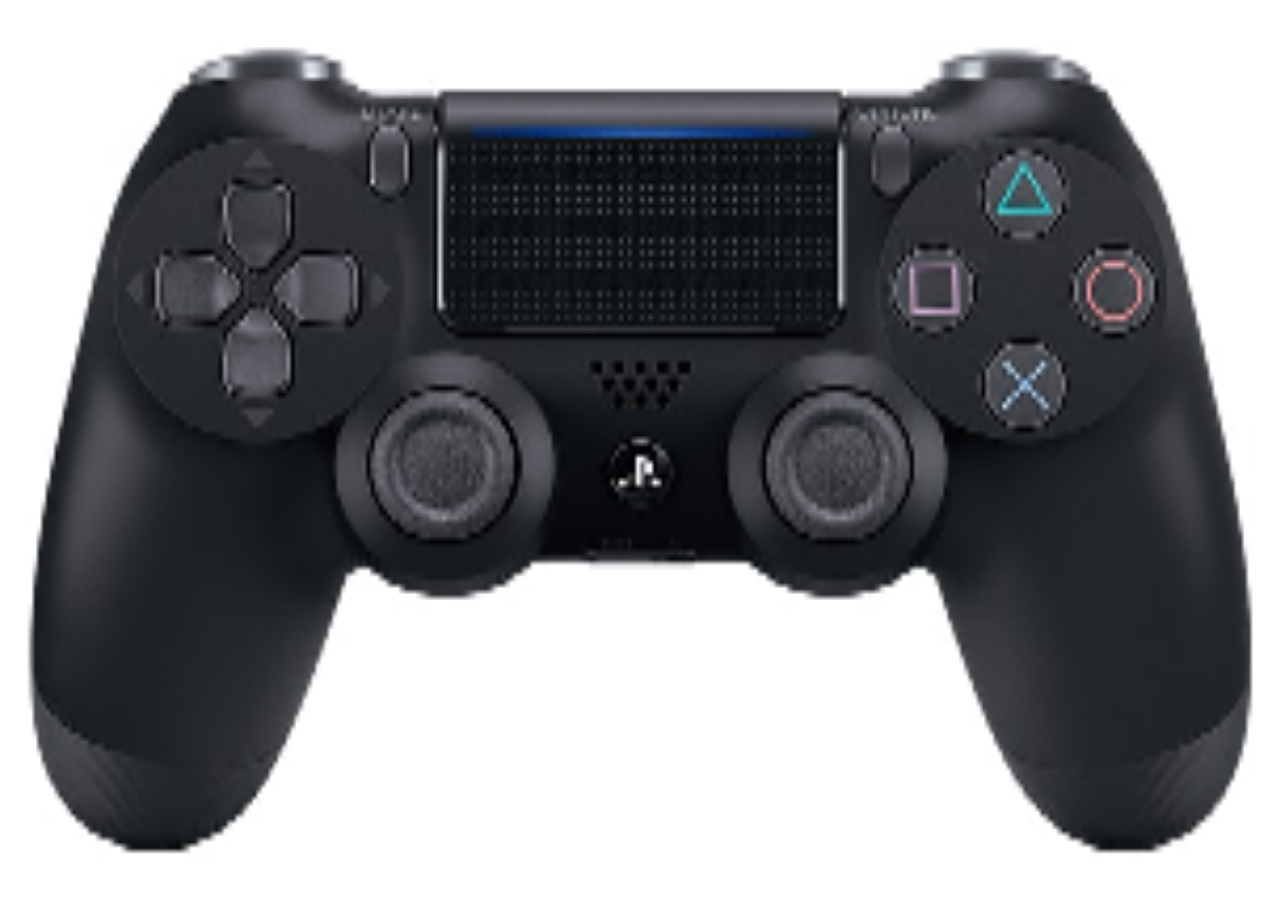
==== www/index.html @ e6f1dfcc "init" ====
<html>
<head>
    <meta charset="utf-8">
    <meta name="viewport" content="width=device-width, initial-scale=1, maximum-scale=1">
    <title>戴成功的送药机器人</title>
    <link rel="stylesheet" href="static/darwen.css">
    <script src="static/darwen.js"></script>
</head>
<body>
<canvas id="c1" class="content">


</canvas>
</body>
<script>

</script>
</html>
---- www/static/darwen.css ----
.content {
  display: flex;
  height: 100%;
  width: 100%;
  justify-content: center;
}
.left-content {
  width: 50%;
}
.right-content {
  display: flex;
  flex-direction: column;
  width: 50%;
  justify-content: space-around;
  height: 100%;
}
.right-content .up-area {
  display: flex;
}
.right-content .up-area .left-area {
  width: 50%;
  text-align: center;
}
.right-content .up-area .right-area {
  width: 50%;
  text-align: center;
}
.right-content .down-area {
  text-align: center;
}
/*# sourceMappingURL=darwen.css.map */
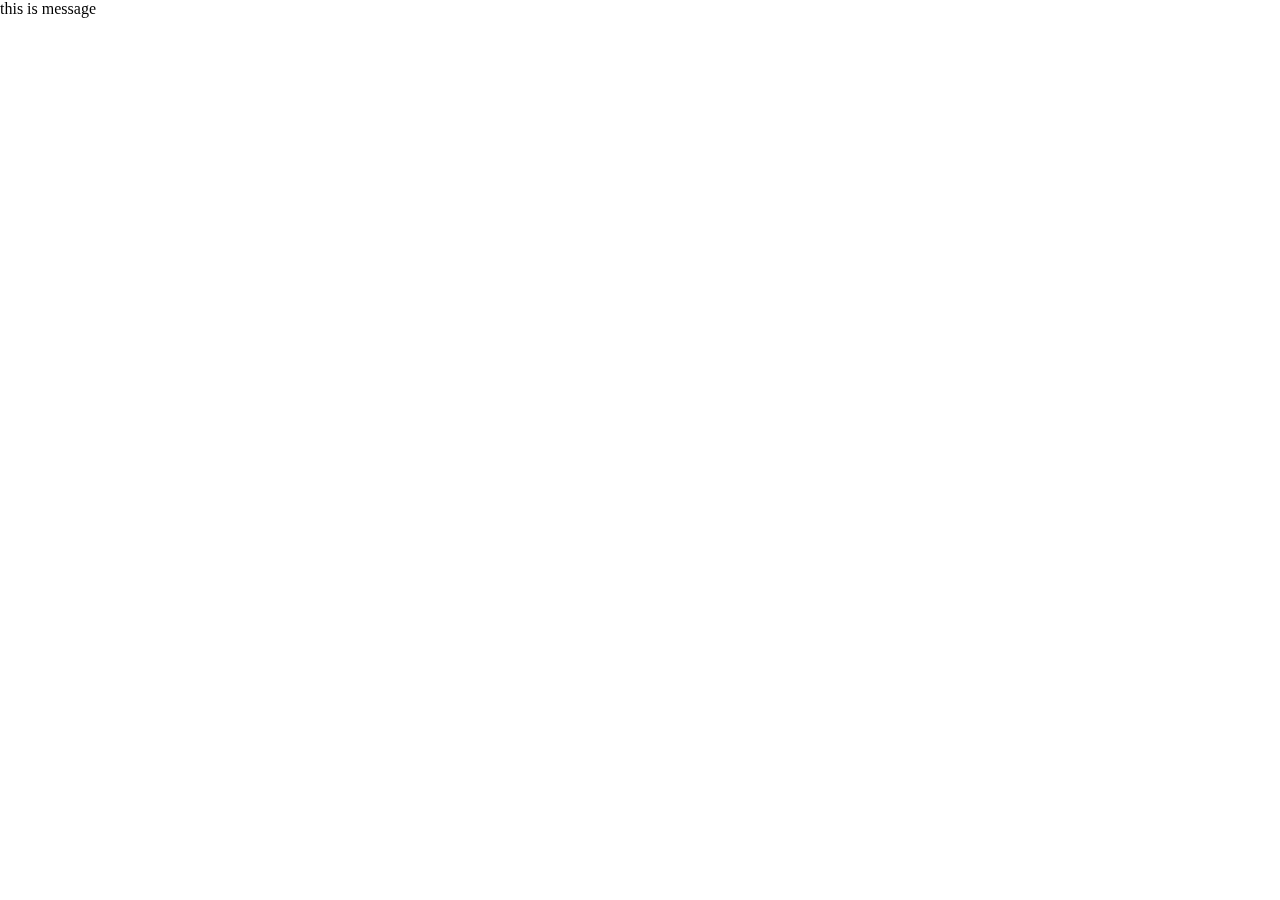
==== commit 8e64db4d: "update" ====
--- a/www/index.html
+++ b/www/index.html
@@ -8,9 +8,8 @@
 </head>
 <body>
 <canvas id="c1" class="content">
-
-
 </canvas>
+<div id="msg">this is message</div>
 </body>
 <script>
 
--- a/www/static/darwen.css
+++ b/www/static/darwen.css
@@ -1,31 +1,19 @@
+body {
+    padding: 0;
+    margin: 0;
+}
+
 .content {
-  display: flex;
-  height: 100%;
-  width: 100%;
-  justify-content: center;
+    display: flex;
+    height: 100%;
+    width: 100%;
+    justify-content: center;
+
 }
-.left-content {
-  width: 50%;
-}
-.right-content {
-  display: flex;
-  flex-direction: column;
-  width: 50%;
-  justify-content: space-around;
-  height: 100%;
-}
-.right-content .up-area {
-  display: flex;
-}
-.right-content .up-area .left-area {
-  width: 50%;
-  text-align: center;
-}
-.right-content .up-area .right-area {
-  width: 50%;
-  text-align: center;
-}
-.right-content .down-area {
-  text-align: center;
-}
-/*# sourceMappingURL=darwen.css.map */+
+#msg {
+    position: fixed;
+    left: 0;
+    top: 0;
+    z-index: 9999;
+}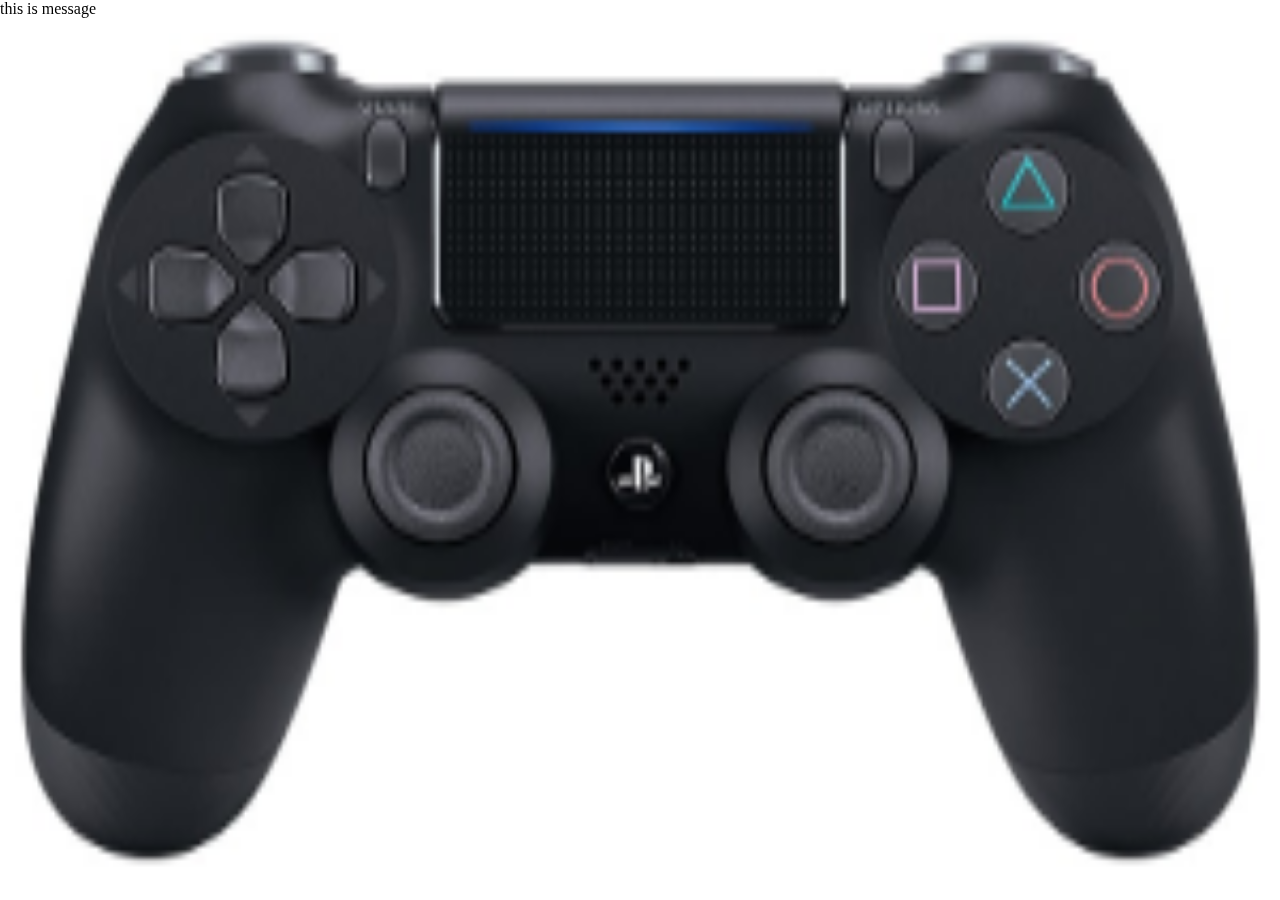
==== commit 6fbe228f: "update" ====
--- a/www/index.html
+++ b/www/index.html
@@ -7,8 +7,9 @@
     <script src="static/darwen.js"></script>
 </head>
 <body>
-<canvas id="c1" class="content">
-</canvas>
+<canvas id="c1" class="content"></canvas>
+<canvas id="c2" class="content"></canvas>
+
 <div id="msg">this is message</div>
 </body>
 <script>
--- a/www/static/darwen.css
+++ b/www/static/darwen.css
@@ -4,11 +4,21 @@
 }
 
 .content {
-    display: flex;
     height: 100%;
     width: 100%;
-    justify-content: center;
+}
 
+#c1, #c2 {
+    position: fixed;
+    left: 0;
+    top: 0;
+}
+
+#c2 {
+    z-index: 0;
+}
+#c1 {
+    z-index: 100;
 }
 
 #msg {
